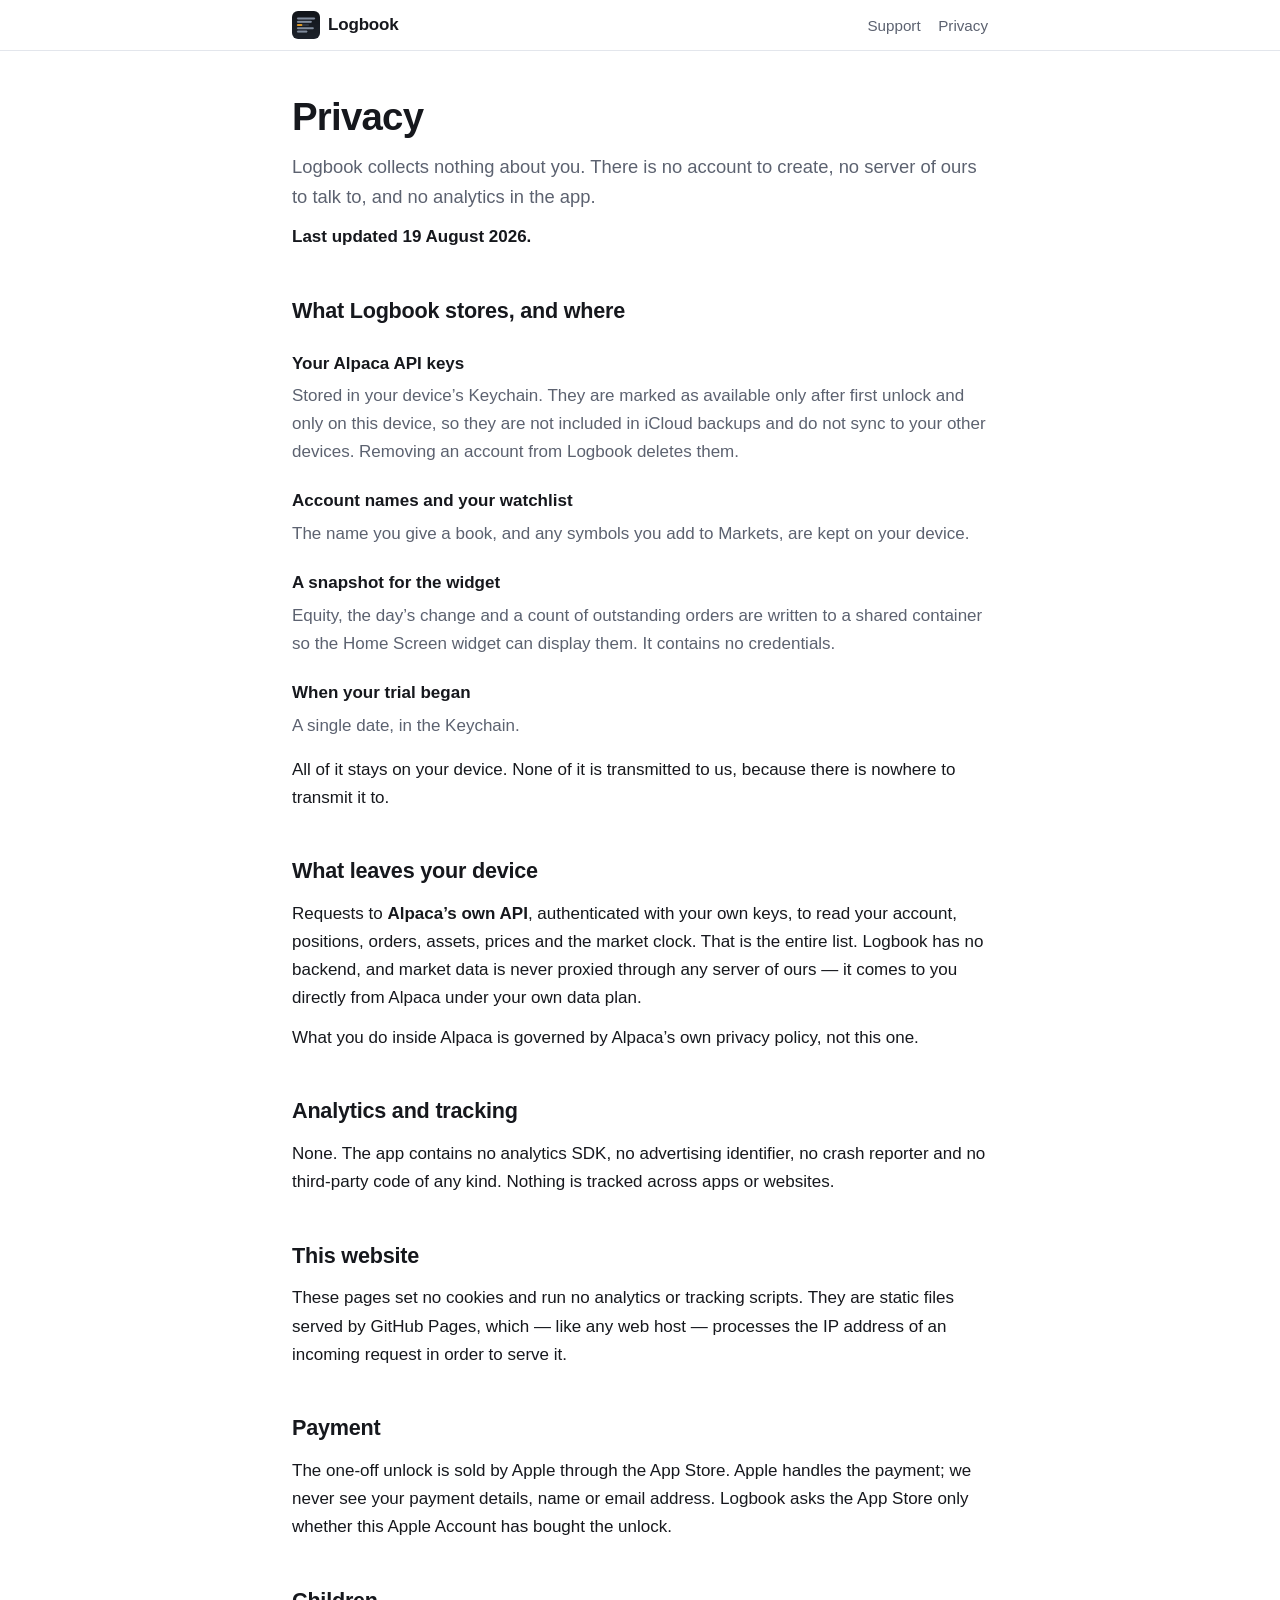
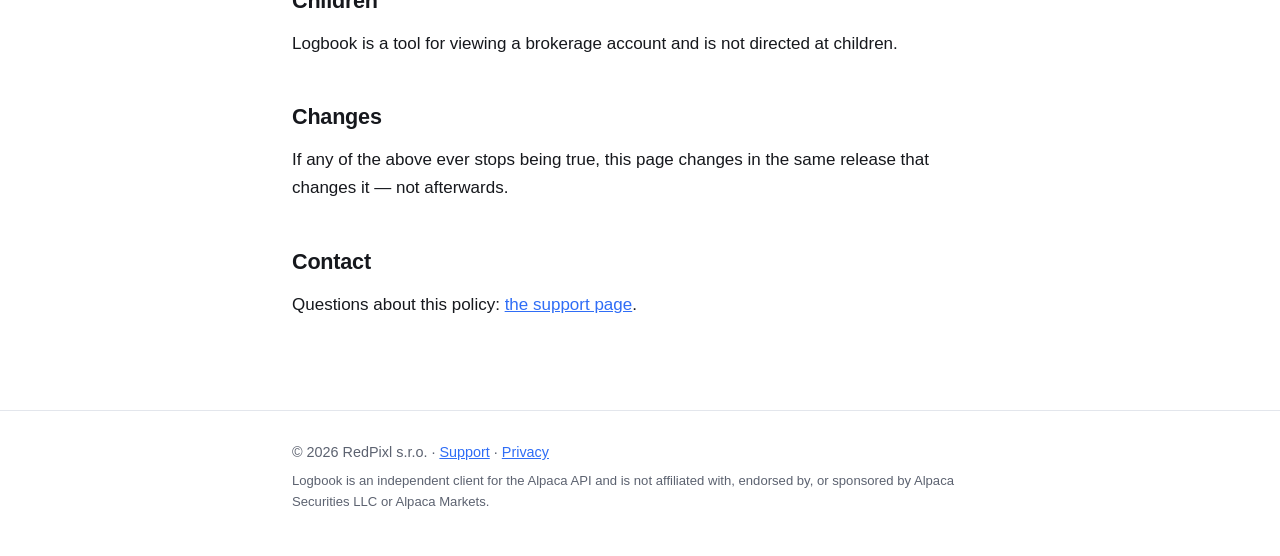
==== privacy.html @ b463c9d4 "The tradelogbook.app site: landing, support, privacy Three HTML files and one stylesheet, no build s" ====
<!doctype html>
<html lang="en">
<head>
<meta charset="utf-8">
<meta name="viewport" content="width=device-width, initial-scale=1">
<title>Privacy — Logbook</title>
<meta name="description" content="Logbook collects nothing. No account, no server, no analytics. Your Alpaca API keys are stored in your device's Keychain and sent only to Alpaca.">
<link rel="icon" href="/favicon-32.png" sizes="32x32">
<link rel="apple-touch-icon" href="/apple-touch-icon.png">
<meta name="theme-color" content="#2f6df6">
<link rel="canonical" href="https://tradelogbook.app/privacy.html">
<link rel="stylesheet" href="style.css">
</head>
<body>
<header><div class="wrap">
  <a class="mark" href="/"><img src="/icon-96.png" alt="" width="28" height="28">Logbook</a>
  <nav><a href="/support.html">Support</a><a href="/privacy.html">Privacy</a></nav>
</div></header>

<main class="wrap">
<h1>Privacy</h1>
<p class="lede">Logbook collects nothing about you. There is no account to create, no server of ours to talk to, and no analytics in the app.</p>
<p><strong>Last updated 19 August 2026.</strong></p>

<h2>What Logbook stores, and where</h2>
<dl>
  <dt>Your Alpaca API keys</dt>
  <dd>Stored in your device’s Keychain. They are marked as available only after first unlock and only on this device, so they are not included in iCloud backups and do not sync to your other devices. Removing an account from Logbook deletes them.</dd>

  <dt>Account names and your watchlist</dt>
  <dd>The name you give a book, and any symbols you add to Markets, are kept on your device.</dd>

  <dt>A snapshot for the widget</dt>
  <dd>Equity, the day’s change and a count of outstanding orders are written to a shared container so the Home Screen widget can display them. It contains no credentials.</dd>

  <dt>When your trial began</dt>
  <dd>A single date, in the Keychain.</dd>
</dl>
<p>All of it stays on your device. None of it is transmitted to us, because there is nowhere to transmit it to.</p>

<h2>What leaves your device</h2>
<p>Requests to <strong>Alpaca’s own API</strong>, authenticated with your own keys, to read your account, positions, orders, assets, prices and the market clock. That is the entire list. Logbook has no backend, and market data is never proxied through any server of ours — it comes to you directly from Alpaca under your own data plan.</p>
<p>What you do inside Alpaca is governed by Alpaca’s own privacy policy, not this one.</p>

<h2>Analytics and tracking</h2>
<p>None. The app contains no analytics SDK, no advertising identifier, no crash reporter and no third-party code of any kind. Nothing is tracked across apps or websites.</p>

<h2>This website</h2>
<p>These pages set no cookies and run no analytics or tracking scripts. They are static files served by GitHub Pages, which — like any web host — processes the IP address of an incoming request in order to serve it.</p>

<h2>Payment</h2>
<p>The one-off unlock is sold by Apple through the App Store. Apple handles the payment; we never see your payment details, name or email address. Logbook asks the App Store only whether this Apple Account has bought the unlock.</p>

<h2>Children</h2>
<p>Logbook is a tool for viewing a brokerage account and is not directed at children.</p>

<h2>Changes</h2>
<p>If any of the above ever stops being true, this page changes in the same release that changes it — not afterwards.</p>

<h2>Contact</h2>
<p>Questions about this policy: <a href="/support.html">the support page</a>.</p>
</main>

<footer><div class="wrap">
<p>© 2026 RedPixl s.r.o. · <a href="/support.html">Support</a> · <a href="/privacy.html">Privacy</a></p>
<p class="fineprint">Logbook is an independent client for the Alpaca API and is not affiliated with, endorsed by, or sponsored by Alpaca Securities LLC or Alpaca Markets.</p>
</div></footer>
</body>
</html>
---- style.css ----
/* One stylesheet, no external assets — these pages must render if a CDN is
   blocked, and App Review fetches them from who-knows-where. */
:root {
  --ink: #16181d;
  --muted: #5c6270;
  --line: #e3e6ec;
  --bg: #ffffff;
  --accent: #2f6df6;
  --surface: #f7f8fa;
  --profit: #0f7a3d;
  --loss: #b3261e;
}
@media (prefers-color-scheme: dark) {
  :root {
    --ink: #e9ecf2; --muted: #9aa2b1; --line: #262a33;
    --bg: #0f1115; --accent: #6f9bff; --surface: #161920;
    --profit: #4ade80; --loss: #ff6b6b;
  }
}
* { box-sizing: border-box; }
body {
  margin: 0; background: var(--bg); color: var(--ink);
  font: 17px/1.65 -apple-system, BlinkMacSystemFont, "Segoe UI", Roboto, sans-serif;
  -webkit-text-size-adjust: 100%;
}
.wrap { max-width: 46rem; margin: 0 auto; padding: 2.5rem 1.25rem 5rem; }

header {
  position: sticky; top: 0; z-index: 20;
  border-bottom: 1px solid var(--line); background: var(--bg);
}
@supports (backdrop-filter: blur(1px)) {
  header {
    background: color-mix(in srgb, var(--bg) 80%, transparent);
    backdrop-filter: saturate(1.8) blur(14px);
    -webkit-backdrop-filter: saturate(1.8) blur(14px);
  }
}
header .wrap {
  display: flex; align-items: center; justify-content: space-between;
  gap: 1rem; padding: .7rem 1.25rem; flex-wrap: wrap;
}
.mark {
  display: inline-flex; align-items: center; gap: .5rem;
  font-weight: 650; color: var(--ink); text-decoration: none; letter-spacing: -.01em;
}
.mark img { border-radius: 6px; }
nav { display: flex; gap: 1.1rem; flex-wrap: wrap; }
nav a { color: var(--muted); text-decoration: none; font-size: .95rem; }
nav a:hover { color: var(--ink); }

h1 { font-size: 2.4rem; line-height: 1.15; letter-spacing: -.02em; margin: .2rem 0 .8rem; }
h2 { font-size: 1.35rem; letter-spacing: -.01em; margin: 2.6rem 0 .6rem; }
h3 { font-size: 1.05rem; margin: 1.6rem 0 .3rem; }
p { margin: .7rem 0; }
a { color: var(--accent); }
.lede { font-size: 1.15rem; color: var(--muted); }
.hero { padding: 1rem 0 .5rem; }

.status {
  display: inline-flex; align-items: center; gap: .45rem;
  font-size: .8rem; font-weight: 600; letter-spacing: .04em; text-transform: uppercase;
  color: var(--muted); margin: 0;
}
.status .dot {
  width: .5rem; height: .5rem; border-radius: 50%; background: var(--accent);
}

.cta { display: flex; gap: .6rem; flex-wrap: wrap; margin: 1.4rem 0 .4rem; }
.cta a {
  display: inline-block; padding: .7rem 1.15rem; border-radius: .7rem;
  text-decoration: none; font-weight: 600;
}
.cta .primary { background: var(--accent); color: #fff; }
.cta .ghost { border: 1px solid var(--line); color: var(--ink); }
.hero-note { color: var(--muted); font-size: .95rem; }

.grid { display: grid; gap: 1rem; grid-template-columns: 1fr; margin-top: 1rem; }
@media (min-width: 34rem) { .grid { grid-template-columns: 1fr 1fr; } }
.card {
  border: 1px solid var(--line); border-radius: .9rem;
  padding: 1.1rem 1.15rem; background: var(--surface);
}
.card h3 { margin-top: 0; }
.card p { margin: .35rem 0 0; color: var(--muted); font-size: .96rem; }

/* A sample row, so the page can SHOW the thing it is describing rather than
   only asserting it. Mirrors the app's own History row. */
.row {
  border: 1px solid var(--line); border-radius: .8rem; background: var(--surface);
  padding: .85rem 1rem; margin: 1rem 0; font-size: .95rem;
}
.row .top { display: flex; justify-content: space-between; align-items: baseline; gap: 1rem; }
.row .sym { font-weight: 650; }
.row .tag {
  font-size: .72rem; font-weight: 600; padding: .1rem .4rem; border-radius: 999px;
  background: color-mix(in srgb, var(--muted) 18%, transparent); margin-left: .4rem;
}
.row .pl { font-weight: 650; font-variant-numeric: tabular-nums; }
.row .down { color: var(--loss); }
.row .up { color: var(--profit); }
.row .meta { color: var(--muted); font-size: .87rem; margin-top: .25rem; font-variant-numeric: tabular-nums; }

.note {
  border-left: 3px solid var(--accent); padding: .1rem 0 .1rem .9rem;
  color: var(--muted); margin: 1.2rem 0;
}

dl { margin: 1rem 0; }
dt { font-weight: 620; margin-top: 1.3rem; }
dd { margin: .3rem 0 0; color: var(--muted); }

ul { padding-left: 1.1rem; }
li { margin: .4rem 0; }

table { border-collapse: collapse; width: 100%; margin: 1rem 0; font-size: .95rem; }
th, td { text-align: left; padding: .5rem .6rem; border-bottom: 1px solid var(--line); }
th { color: var(--muted); font-weight: 600; font-size: .85rem; }

footer { border-top: 1px solid var(--line); }
footer .wrap { padding: 1.6rem 1.25rem 2.4rem; }
footer p { color: var(--muted); font-size: .9rem; margin: .3rem 0; }
.fineprint { font-size: .82rem; }
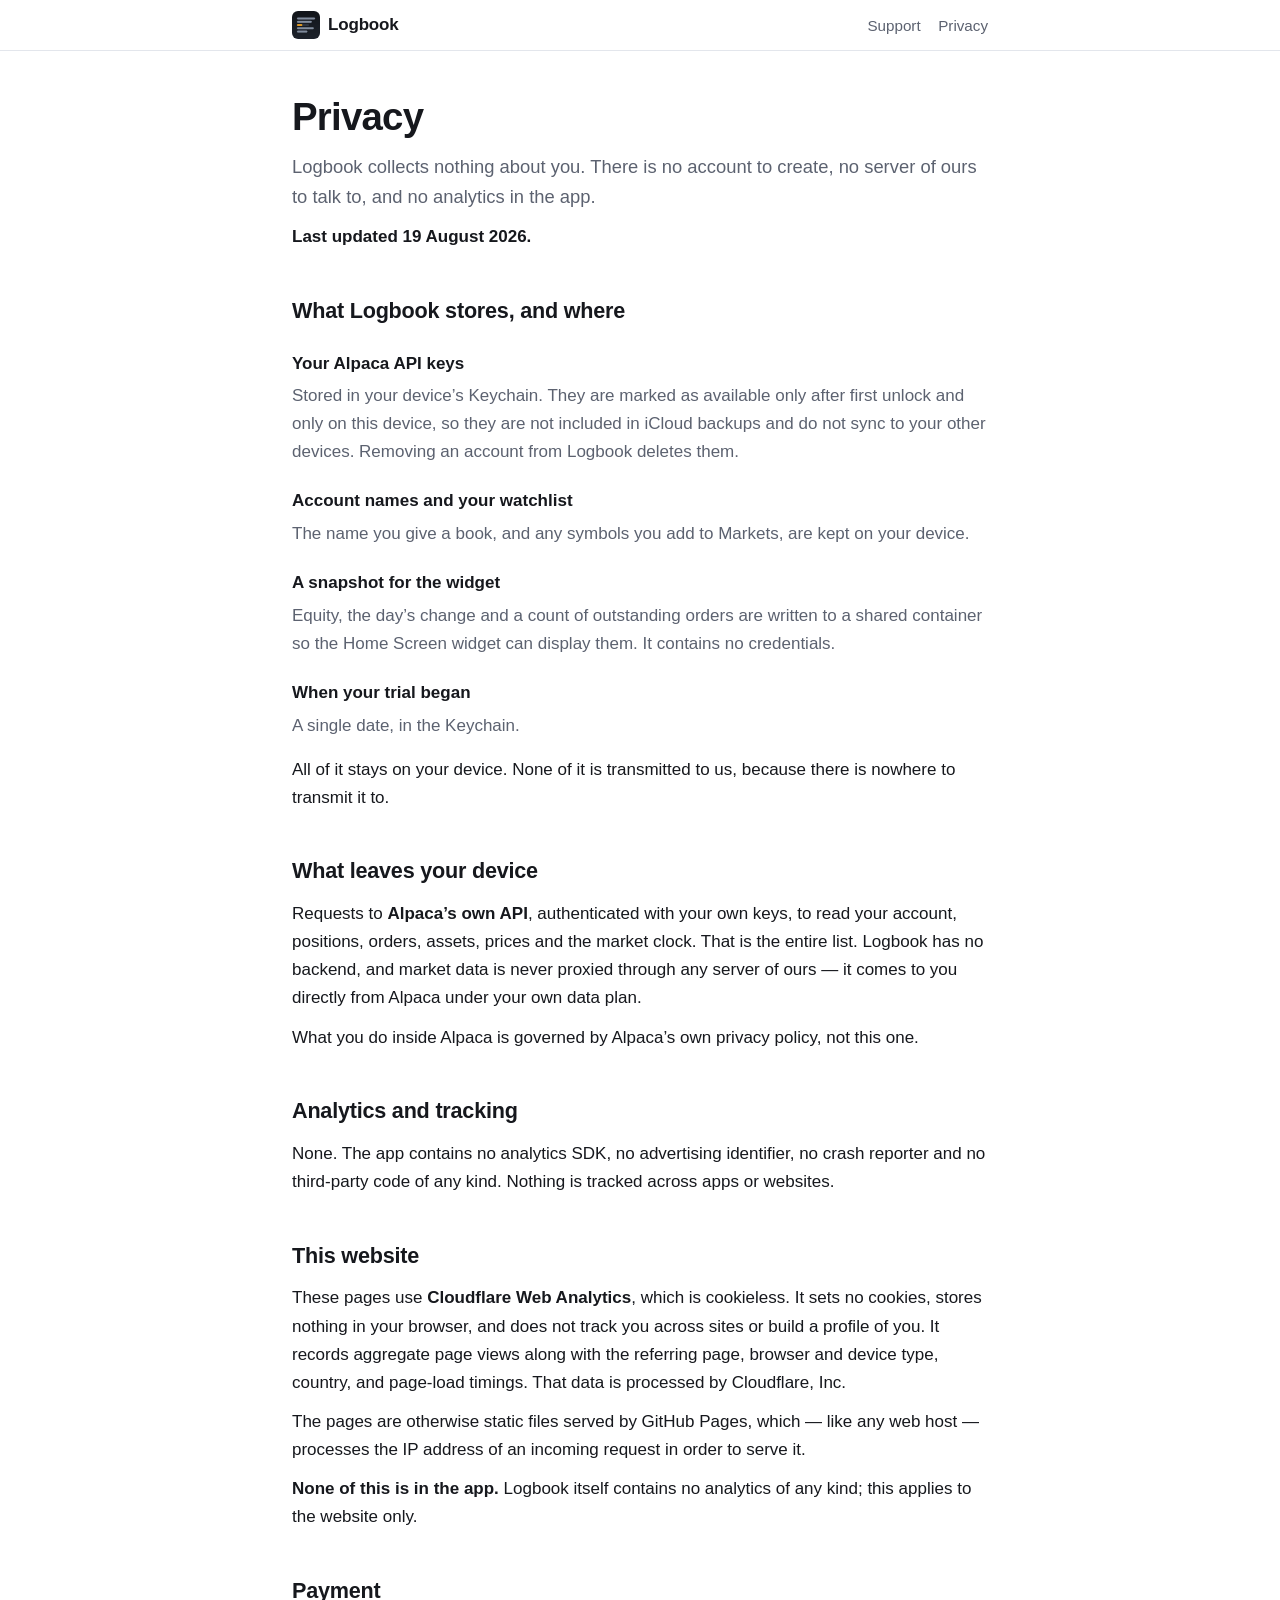
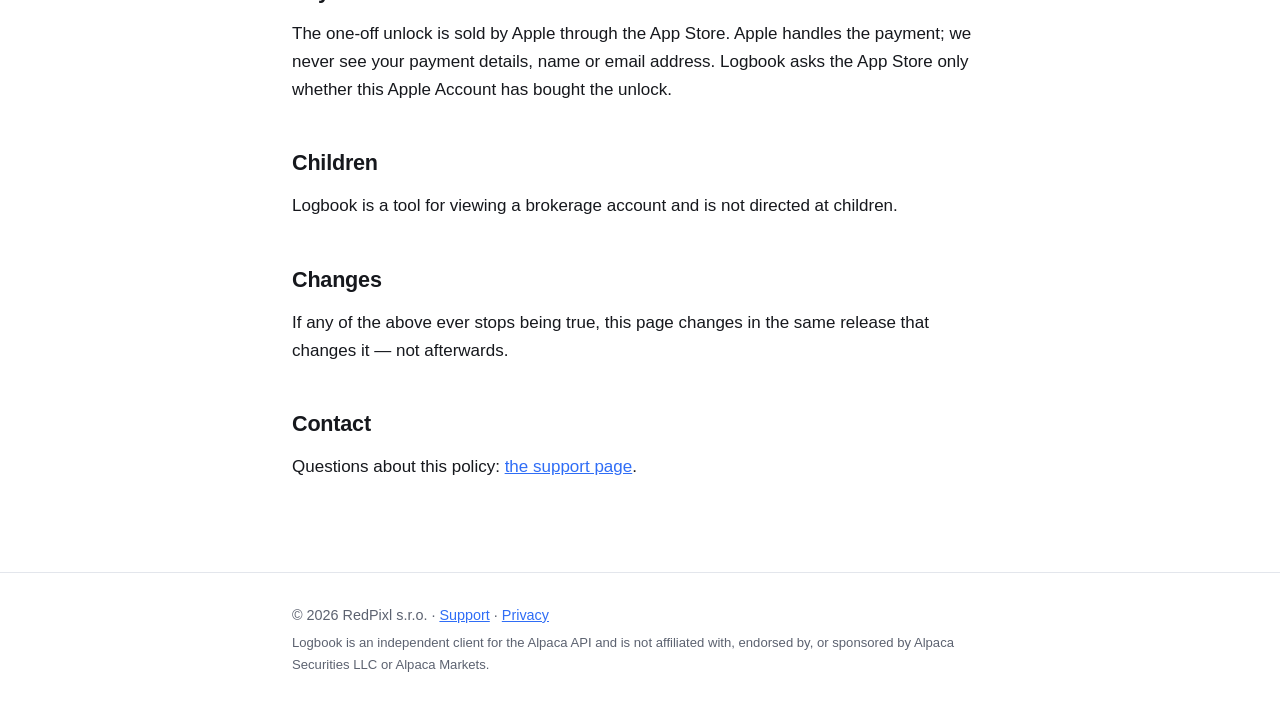
==== commit 7306d641: "Add Cloudflare Web Analytics, and disclose it in the same commit The privacy page previously said th" ====
--- a/privacy.html
+++ b/privacy.html
@@ -46,7 +46,9 @@
 <p>None. The app contains no analytics SDK, no advertising identifier, no crash reporter and no third-party code of any kind. Nothing is tracked across apps or websites.</p>
 
 <h2>This website</h2>
-<p>These pages set no cookies and run no analytics or tracking scripts. They are static files served by GitHub Pages, which — like any web host — processes the IP address of an incoming request in order to serve it.</p>
+<p>These pages use <strong>Cloudflare Web Analytics</strong>, which is cookieless. It sets no cookies, stores nothing in your browser, and does not track you across sites or build a profile of you. It records aggregate page views along with the referring page, browser and device type, country, and page-load timings. That data is processed by Cloudflare, Inc.</p>
+<p>The pages are otherwise static files served by GitHub Pages, which — like any web host — processes the IP address of an incoming request in order to serve it.</p>
+<p><strong>None of this is in the app.</strong> Logbook itself contains no analytics of any kind; this applies to the website only.</p>
 
 <h2>Payment</h2>
 <p>The one-off unlock is sold by Apple through the App Store. Apple handles the payment; we never see your payment details, name or email address. Logbook asks the App Store only whether this Apple Account has bought the unlock.</p>
@@ -65,5 +67,7 @@
 <p>© 2026 RedPixl s.r.o. · <a href="/support.html">Support</a> · <a href="/privacy.html">Privacy</a></p>
 <p class="fineprint">Logbook is an independent client for the Alpaca API and is not affiliated with, endorsed by, or sponsored by Alpaca Securities LLC or Alpaca Markets.</p>
 </div></footer>
+<!-- Cloudflare Web Analytics — cookieless, no cross-site tracking. Disclosed in /privacy.html -->
+<script type='module' src='https://static.cloudflareinsights.com/beacon.min.js' data-cf-beacon='{"token": "aeba1ae7e7864e51996d0f62d4f0fa8f"}'></script>
 </body>
 </html>
--- a/style.css
+++ b/style.css
@@ -121,3 +121,15 @@
 footer .wrap { padding: 1.6rem 1.25rem 2.4rem; }
 footer p { color: var(--muted); font-size: .9rem; margin: .3rem 0; }
 .fineprint { font-size: .82rem; }
+
+/* Screenshots. Constrained rather than full-bleed: a phone screenshot blown up
+   to the column width reads as a poster, and the point here is the detail. */
+.shot { margin: 1.6rem 0 2rem; text-align: center; }
+.shot img {
+  max-width: 100%; height: auto; width: 405px;
+  border: 1px solid var(--line); border-radius: 1.4rem;
+}
+.shot figcaption {
+  color: var(--muted); font-size: .9rem; margin-top: .7rem;
+  max-width: 34rem; margin-left: auto; margin-right: auto;
+}
